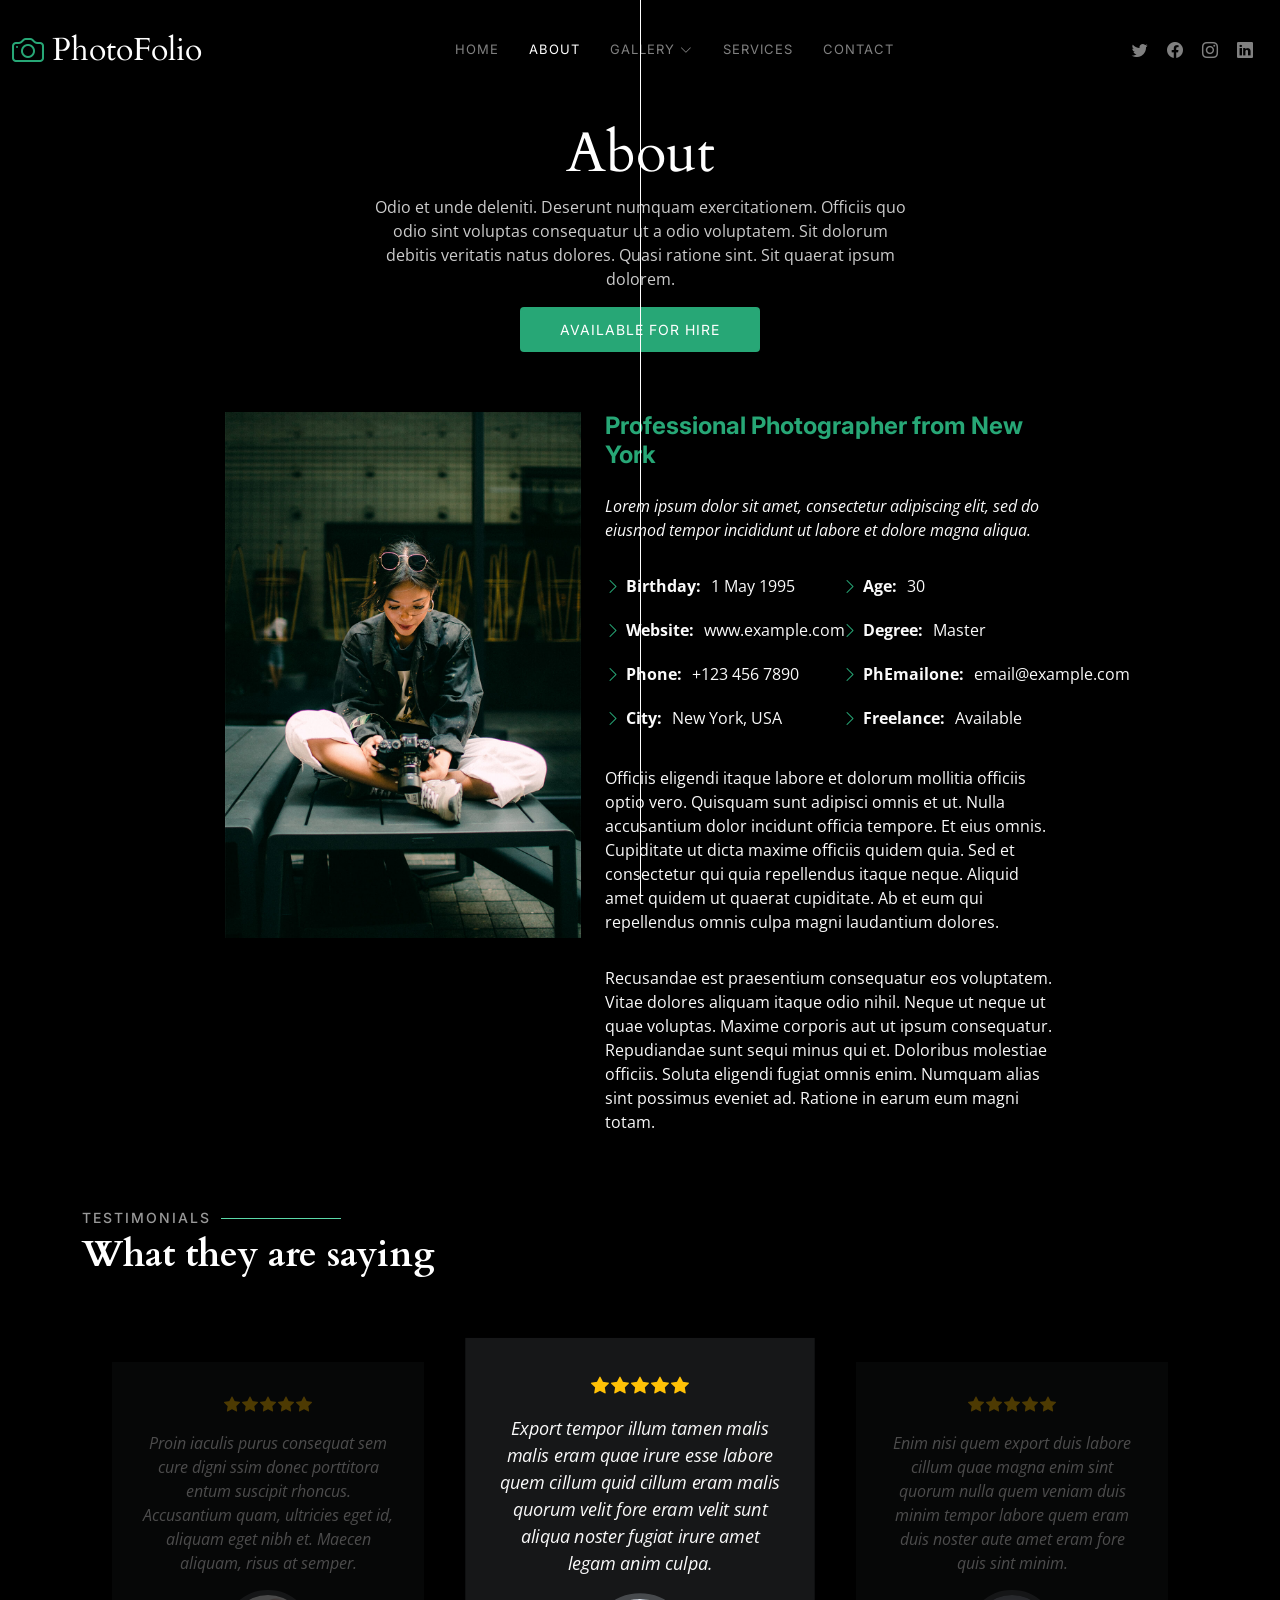
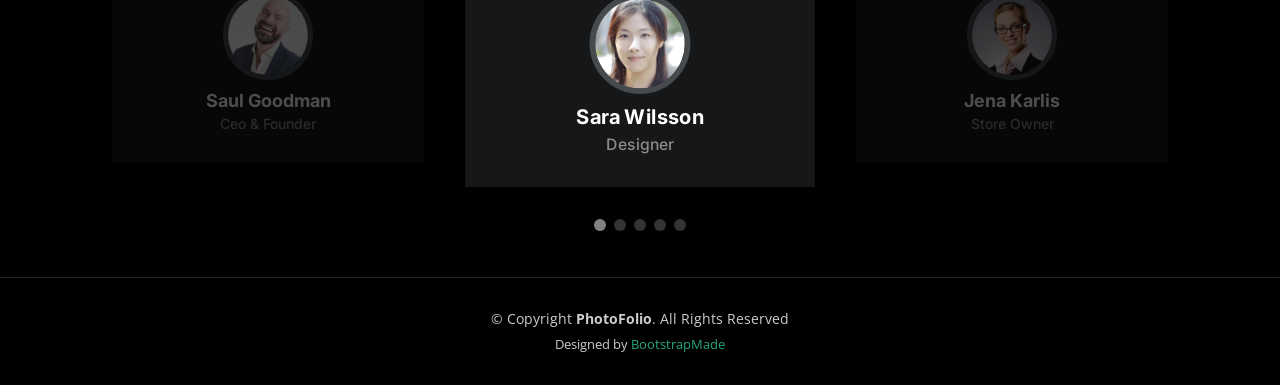
==== about.html @ 992a6759 "upload" ====
<!DOCTYPE html>
<html lang="en">

<head>
  <meta charset="utf-8">
  <meta content="width=device-width, initial-scale=1.0" name="viewport">

  <title>PhotoFolio Bootstrap Template - About</title>
  <meta content="" name="description">
  <meta content="" name="keywords">

  <!-- Favicons -->
  <link href="assets/img/favicon.png" rel="icon">
  <link href="assets/img/apple-touch-icon.png" rel="apple-touch-icon">

  <!-- Google Fonts -->
  <link rel="preconnect" href="https://fonts.googleapis.com">
  <link rel="preconnect" href="https://fonts.gstatic.com" crossorigin>
  <link href="https://fonts.googleapis.com/css2?family=Open+Sans:ital,wght@0,300;0,400;0,500;0,600;0,700;1,300;1,400;1,600;1,700&family=Inter:ital,wght@0,300;0,400;0,500;0,600;0,700;1,300;1,400;1,500;1,600;1,700&family=Cardo:ital,wght@0,400;0,700;1,400&display=swap" rel="stylesheet">

  <!-- Vendor CSS Files -->
  <link href="assets/vendor/bootstrap/css/bootstrap.min.css" rel="stylesheet">
  <link href="assets/vendor/bootstrap-icons/bootstrap-icons.css" rel="stylesheet">
  <link href="assets/vendor/swiper/swiper-bundle.min.css" rel="stylesheet">
  <link href="assets/vendor/glightbox/css/glightbox.min.css" rel="stylesheet">
  <link href="assets/vendor/aos/aos.css" rel="stylesheet">

  <!-- Template Main CSS File -->
  <link href="assets/css/main.css" rel="stylesheet">

  <!-- =======================================================
  * Template Name: PhotoFolio
  * Updated: Sep 18 2023 with Bootstrap v5.3.2
  * Template URL: https://bootstrapmade.com/photofolio-bootstrap-photography-website-template/
  * Author: BootstrapMade.com
  * License: https://bootstrapmade.com/license/
  ======================================================== -->
</head>

<body>

  <!-- ======= Header ======= -->
  <header id="header" class="header d-flex align-items-center fixed-top">
    <div class="container-fluid d-flex align-items-center justify-content-between">

      <a href="index.html" class="logo d-flex align-items-center  me-auto me-lg-0">
        <!-- Uncomment the line below if you also wish to use an image logo -->
        <!-- <img src="assets/img/logo.png" alt=""> -->
        <i class="bi bi-camera"></i>
        <h1>PhotoFolio</h1>
      </a>

      <nav id="navbar" class="navbar">
        <ul>
          <li><a href="index.html">Home</a></li>
          <li><a href="about.html" class="active">About</a></li>
          <li class="dropdown"><a href="#"><span>Gallery</span> <i class="bi bi-chevron-down dropdown-indicator"></i></a>
            <ul>
              <li><a href="gallery.html">Nature</a></li>
              <li><a href="gallery.html">People</a></li>
              <li><a href="gallery.html">Architecture</a></li>
              <li><a href="gallery.html">Animals</a></li>
              <li><a href="gallery.html">Sports</a></li>
              <li><a href="gallery.html">Travel</a></li>
              <li class="dropdown"><a href="#"><span>Sub Menu</span> <i class="bi bi-chevron-down dropdown-indicator"></i></a>
                <ul>
                  <li><a href="#">Sub Menu 1</a></li>
                  <li><a href="#">Sub Menu 2</a></li>
                  <li><a href="#">Sub Menu 3</a></li>
                </ul>
              </li>
            </ul>
          </li>
          <li><a href="services.html">Services</a></li>
          <li><a href="contact.html">Contact</a></li>
        </ul>
      </nav><!-- .navbar -->

      <div class="header-social-links">
        <a href="#" class="twitter"><i class="bi bi-twitter"></i></a>
        <a href="#" class="facebook"><i class="bi bi-facebook"></i></a>
        <a href="#" class="instagram"><i class="bi bi-instagram"></i></a>
        <a href="#" class="linkedin"><i class="bi bi-linkedin"></i></i></a>
      </div>
      <i class="mobile-nav-toggle mobile-nav-show bi bi-list"></i>
      <i class="mobile-nav-toggle mobile-nav-hide d-none bi bi-x"></i>

    </div>
  </header><!-- End Header -->

  <main id="main" data-aos="fade" data-aos-delay="1500">

    <!-- ======= End Page Header ======= -->
    <div class="page-header d-flex align-items-center">
      <div class="container position-relative">
        <div class="row d-flex justify-content-center">
          <div class="col-lg-6 text-center">
            <h2>About</h2>
            <p>Odio et unde deleniti. Deserunt numquam exercitationem. Officiis quo odio sint voluptas consequatur ut a odio voluptatem. Sit dolorum debitis veritatis natus dolores. Quasi ratione sint. Sit quaerat ipsum dolorem.</p>

            <a class="cta-btn" href="contact.html">Available for hire</a>

          </div>
        </div>
      </div>
    </div><!-- End Page Header -->

    <!-- ======= About Section ======= -->
    <section id="about" class="about">
      <div class="container">

        <div class="row gy-4 justify-content-center">
          <div class="col-lg-4">
            <img src="assets/img/profile-img.jpg" class="img-fluid" alt="">
          </div>
          <div class="col-lg-5 content">
            <h2>Professional Photographer from New York</h2>
            <p class="fst-italic py-3">
              Lorem ipsum dolor sit amet, consectetur adipiscing elit, sed do eiusmod tempor incididunt ut labore et dolore
              magna aliqua.
            </p>
            <div class="row">
              <div class="col-lg-6">
                <ul>
                  <li><i class="bi bi-chevron-right"></i> <strong>Birthday:</strong> <span>1 May 1995</span></li>
                  <li><i class="bi bi-chevron-right"></i> <strong>Website:</strong> <span>www.example.com</span></li>
                  <li><i class="bi bi-chevron-right"></i> <strong>Phone:</strong> <span>+123 456 7890</span></li>
                  <li><i class="bi bi-chevron-right"></i> <strong>City:</strong> <span>New York, USA</span></li>
                </ul>
              </div>
              <div class="col-lg-6">
                <ul>
                  <li><i class="bi bi-chevron-right"></i> <strong>Age:</strong> <span>30</span></li>
                  <li><i class="bi bi-chevron-right"></i> <strong>Degree:</strong> <span>Master</span></li>
                  <li><i class="bi bi-chevron-right"></i> <strong>PhEmailone:</strong> <span>email@example.com</span></li>
                  <li><i class="bi bi-chevron-right"></i> <strong>Freelance:</strong> <span>Available</span></li>
                </ul>
              </div>
            </div>
            <p class="py-3">
              Officiis eligendi itaque labore et dolorum mollitia officiis optio vero. Quisquam sunt adipisci omnis et ut. Nulla accusantium dolor incidunt officia tempore. Et eius omnis.
              Cupiditate ut dicta maxime officiis quidem quia. Sed et consectetur qui quia repellendus itaque neque. Aliquid amet quidem ut quaerat cupiditate. Ab et eum qui repellendus omnis culpa magni laudantium dolores.
            </p>
            <p class="m-0">
              Recusandae est praesentium consequatur eos voluptatem. Vitae dolores aliquam itaque odio nihil. Neque ut neque ut quae voluptas. Maxime corporis aut ut ipsum consequatur. Repudiandae sunt sequi minus qui et. Doloribus molestiae officiis.
              Soluta eligendi fugiat omnis enim. Numquam alias sint possimus eveniet ad. Ratione in earum eum magni totam.
            </p>
          </div>
        </div>

      </div>
    </section><!-- End About Section -->

    <!-- ======= Testimonials Section ======= -->
    <section id="testimonials" class="testimonials">
      <div class="container">

        <div class="section-header">
          <h2>Testimonials</h2>
          <p>What they are saying</p>
        </div>

        <div class="slides-3 swiper">
          <div class="swiper-wrapper">

            <div class="swiper-slide">
              <div class="testimonial-item">
                <div class="stars">
                  <i class="bi bi-star-fill"></i><i class="bi bi-star-fill"></i><i class="bi bi-star-fill"></i><i class="bi bi-star-fill"></i><i class="bi bi-star-fill"></i>
                </div>
                <p>
                  Proin iaculis purus consequat sem cure digni ssim donec porttitora entum suscipit rhoncus. Accusantium quam, ultricies eget id, aliquam eget nibh et. Maecen aliquam, risus at semper.
                </p>
                <div class="profile mt-auto">
                  <img src="assets/img/testimonials/testimonials-1.jpg" class="testimonial-img" alt="">
                  <h3>Saul Goodman</h3>
                  <h4>Ceo &amp; Founder</h4>
                </div>
              </div>
            </div><!-- End testimonial item -->

            <div class="swiper-slide">
              <div class="testimonial-item">
                <div class="stars">
                  <i class="bi bi-star-fill"></i><i class="bi bi-star-fill"></i><i class="bi bi-star-fill"></i><i class="bi bi-star-fill"></i><i class="bi bi-star-fill"></i>
                </div>
                <p>
                  Export tempor illum tamen malis malis eram quae irure esse labore quem cillum quid cillum eram malis quorum velit fore eram velit sunt aliqua noster fugiat irure amet legam anim culpa.
                </p>
                <div class="profile mt-auto">
                  <img src="assets/img/testimonials/testimonials-2.jpg" class="testimonial-img" alt="">
                  <h3>Sara Wilsson</h3>
                  <h4>Designer</h4>
                </div>
              </div>
            </div><!-- End testimonial item -->

            <div class="swiper-slide">
              <div class="testimonial-item">
                <div class="stars">
                  <i class="bi bi-star-fill"></i><i class="bi bi-star-fill"></i><i class="bi bi-star-fill"></i><i class="bi bi-star-fill"></i><i class="bi bi-star-fill"></i>
                </div>
                <p>
                  Enim nisi quem export duis labore cillum quae magna enim sint quorum nulla quem veniam duis minim tempor labore quem eram duis noster aute amet eram fore quis sint minim.
                </p>
                <div class="profile mt-auto">
                  <img src="assets/img/testimonials/testimonials-3.jpg" class="testimonial-img" alt="">
                  <h3>Jena Karlis</h3>
                  <h4>Store Owner</h4>
                </div>
              </div>
            </div><!-- End testimonial item -->

            <div class="swiper-slide">
              <div class="testimonial-item">
                <div class="stars">
                  <i class="bi bi-star-fill"></i><i class="bi bi-star-fill"></i><i class="bi bi-star-fill"></i><i class="bi bi-star-fill"></i><i class="bi bi-star-fill"></i>
                </div>
                <p>
                  Fugiat enim eram quae cillum dolore dolor amet nulla culpa multos export minim fugiat minim velit minim dolor enim duis veniam ipsum anim magna sunt elit fore quem dolore labore illum veniam.
                </p>
                <div class="profile mt-auto">
                  <img src="assets/img/testimonials/testimonials-4.jpg" class="testimonial-img" alt="">
                  <h3>Matt Brandon</h3>
                  <h4>Freelancer</h4>
                </div>
              </div>
            </div><!-- End testimonial item -->

            <div class="swiper-slide">
              <div class="testimonial-item">
                <div class="stars">
                  <i class="bi bi-star-fill"></i><i class="bi bi-star-fill"></i><i class="bi bi-star-fill"></i><i class="bi bi-star-fill"></i><i class="bi bi-star-fill"></i>
                </div>
                <p>
                  Quis quorum aliqua sint quem legam fore sunt eram irure aliqua veniam tempor noster veniam enim culpa labore duis sunt culpa nulla illum cillum fugiat legam esse veniam culpa fore nisi cillum quid.
                </p>
                <div class="profile mt-auto">
                  <img src="assets/img/testimonials/testimonials-5.jpg" class="testimonial-img" alt="">
                  <h3>John Larson</h3>
                  <h4>Entrepreneur</h4>
                </div>
              </div>
            </div><!-- End testimonial item -->

          </div>
          <div class="swiper-pagination"></div>
        </div>

      </div>
    </section><!-- End Testimonials Section -->

  </main><!-- End #main -->

  <!-- ======= Footer ======= -->
  <footer id="footer" class="footer">
    <div class="container">
      <div class="copyright">
        &copy; Copyright <strong><span>PhotoFolio</span></strong>. All Rights Reserved
      </div>
      <div class="credits">
        <!-- All the links in the footer should remain intact. -->
        <!-- You can delete the links only if you purchased the pro version. -->
        <!-- Licensing information: https://bootstrapmade.com/license/ -->
        <!-- Purchase the pro version with working PHP/AJAX contact form: https://bootstrapmade.com/photofolio-bootstrap-photography-website-template/ -->
        Designed by <a href="https://bootstrapmade.com/">BootstrapMade</a>
      </div>
    </div>
  </footer><!-- End Footer -->

  <a href="#" class="scroll-top d-flex align-items-center justify-content-center"><i class="bi bi-arrow-up-short"></i></a>

  <div id="preloader">
    <div class="line"></div>
  </div>

  <!-- Vendor JS Files -->
  <script src="assets/vendor/bootstrap/js/bootstrap.bundle.min.js"></script>
  <script src="assets/vendor/swiper/swiper-bundle.min.js"></script>
  <script src="assets/vendor/glightbox/js/glightbox.min.js"></script>
  <script src="assets/vendor/aos/aos.js"></script>
  <script src="assets/vendor/php-email-form/validate.js"></script>

  <!-- Template Main JS File -->
  <script src="assets/js/main.js"></script>

</body>

</html>
---- assets/css/main.css ----
/**
* Template Name: PhotoFolio
* Updated: Sep 18 2023 with Bootstrap v5.3.2
* Template URL: https://bootstrapmade.com/photofolio-bootstrap-photography-website-template/
* Author: BootstrapMade.com
* License: https://bootstrapmade.com/license/
*/

/*--------------------------------------------------------------
# Set main reusable colors and fonts using CSS variables
# Learn more about CSS variables at https://developer.mozilla.org/en-US/docs/Web/CSS/Using_CSS_custom_properties
--------------------------------------------------------------*/
/* Fonts */
:root {
  --font-default: "Open Sans", system-ui, -apple-system, "Segoe UI", Roboto, "Helvetica Neue", Arial, "Noto Sans", "Liberation Sans", sans-serif, "Apple Color Emoji", "Segoe UI Emoji", "Segoe UI Symbol", "Noto Color Emoji";
  --font-primary: "Inter", sans-serif;
  --font-secondary: "Cardo", sans-serif;
}

/* Colors */
:root {
  --color-default: #fafafa;
  --color-primary: #27a776;
  --color-secondary: #161718;
}

/* Smooth scroll behavior */
:root {
  scroll-behavior: smooth;
}

/*--------------------------------------------------------------
# General
--------------------------------------------------------------*/
body {
  font-family: var(--font-default);
  color: var(--color-default);
  background-color: #000;
}

a {
  color: var(--color-primary);
  text-decoration: none;
}

a:hover {
  color: #32cf93;
  text-decoration: none;
}

h1,
h2,
h3,
h4,
h5,
h6 {
  font-family: var(--font-primary);
}

/*--------------------------------------------------------------
# Sections & Section Header
--------------------------------------------------------------*/
.section-header {
  padding-bottom: 40px;
}

.section-header h2 {
  font-size: 14px;
  font-weight: 500;
  padding: 0;
  line-height: 1px;
  margin: 0 0 5px 0;
  letter-spacing: 2px;
  text-transform: uppercase;
  color: rgba(255, 255, 255, 0.6);
  font-family: var(--font-primary);
}

.section-header h2::after {
  content: "";
  width: 120px;
  height: 1px;
  display: inline-block;
  background: #5bd9a9;
  margin: 4px 10px;
}

.section-header p {
  margin: 0;
  margin: 0;
  font-size: 36px;
  font-weight: 700;
  font-family: var(--font-secondary);
  color: #fff;
}

/*--------------------------------------------------------------
# Page Header
--------------------------------------------------------------*/
.page-header {
  padding: 120px 0 60px 0;
  min-height: 30vh;
  position: relative;
}

.page-header h2 {
  font-size: 56px;
  font-weight: 500;
  color: #fff;
  font-family: var(--font-secondary);
}

@media (max-width: 768px) {
  .page-header h2 {
    font-size: 36px;
  }
}

.page-header p {
  color: rgba(255, 255, 255, 0.8);
}

.page-header .cta-btn {
  font-family: var(--font-primary);
  font-weight: 400;
  font-size: 14px;
  display: inline-block;
  padding: 12px 40px;
  border-radius: 4px;
  letter-spacing: 1px;
  text-transform: uppercase;
  transition: 0.3s;
  color: #fff;
  background: var(--color-primary);
}

.page-header .cta-btn:hover {
  background: #2cbc85;
}

/*--------------------------------------------------------------
# Scroll top button
--------------------------------------------------------------*/
.scroll-top {
  position: fixed;
  visibility: hidden;
  opacity: 0;
  right: 15px;
  bottom: -15px;
  z-index: 99999;
  background: var(--color-primary);
  width: 44px;
  height: 44px;
  border-radius: 50px;
  transition: all 0.4s;
}

.scroll-top i {
  font-size: 24px;
  color: #fff;
  line-height: 0;
}

.scroll-top:hover {
  background: rgba(39, 167, 118, 0.8);
  color: #fff;
}

.scroll-top.active {
  visibility: visible;
  opacity: 1;
  bottom: 15px;
}

/*--------------------------------------------------------------
# Preloader
--------------------------------------------------------------*/
#preloader {
  display: flex;
  position: fixed;
  inset: 0;
  width: 100%;
  height: 100vh;
  z-index: 99999;
}

#preloader:before,
#preloader:after {
  content: "";
  background-color: var(--color-secondary);
  position: absolute;
  inset: 0;
  width: 50%;
  height: 100%;
  transition: all 0.3s ease 0s;
  z-index: -1;
}

#preloader:after {
  left: auto;
  right: 0;
}

#preloader .line {
  position: relative;
  overflow: hidden;
  margin: auto;
  width: 1px;
  height: 280px;
  transition: all 0.8s ease 0s;
}

#preloader .line:before {
  content: "";
  position: absolute;
  background-color: #fff;
  left: 0;
  top: 50%;
  width: 1px;
  height: 0%;
  transform: translateY(-50%);
  animation: lineincrease 1000ms ease-in-out 0s forwards;
}

#preloader .line:after {
  content: "";
  position: absolute;
  background-color: #999;
  left: 0;
  top: 0;
  width: 1px;
  height: 100%;
  transform: translateY(-100%);
  animation: linemove 1200ms linear 0s infinite;
  animation-delay: 2000ms;
}

#preloader.loaded .line {
  opacity: 0;
  height: 100% !important;
}

#preloader.loaded .line:after {
  opacity: 0;
}

#preloader.loaded:before,
#preloader.loaded:after {
  animation: preloaderfinish 300ms ease-in-out 500ms forwards;
}

@keyframes lineincrease {
  0% {
    height: 0%;
  }

  100% {
    height: 100%;
  }
}

@keyframes linemove {
  0% {
    transform: translateY(200%);
  }

  100% {
    transform: translateY(-100%);
  }
}

@keyframes preloaderfinish {
  0% {
    width: 5 0%;
  }

  100% {
    width: 0%;
  }
}

/*--------------------------------------------------------------
# Header
--------------------------------------------------------------*/
.header {
  transition: all 0.5s;
  z-index: 997;
  padding: 30px 0;
  background-color: #000;
}

.header .logo {
  transition: 0.3s;
}

.header .logo img {
  max-height: 40px;
  margin-right: 8px;
}

.header .logo h1 {
  font-size: 32px;
  margin: 0;
  font-weight: 400;
  color: #fff;
  font-family: var(--font-secondary);
}

.header .logo i {
  font-size: 32px;
  margin-right: 8px;
  line-height: 0;
}

@media (max-width: 575px) {
  .header .logo h1 {
    font-size: 26px;
  }

  .header .logo i {
    font-size: 24px;
  }
}

.header .header-social-links {
  padding-right: 15px;
}

.header .header-social-links a {
  color: rgba(255, 255, 255, 0.5);
  padding-left: 15px;
  display: inline-block;
  line-height: 0px;
  transition: 0.3s;
  font-size: 16px;
}

.header .header-social-links a:hover {
  color: #fff;
}

@media (max-width: 575px) {
  .header .header-social-links a {
    padding-left: 5px;
  }
}

/*--------------------------------------------------------------
# Desktop Navigation
--------------------------------------------------------------*/
@media (min-width: 1280px) {
  .navbar {
    padding: 0;
  }

  .navbar ul {
    margin: 0;
    padding: 0;
    display: flex;
    list-style: none;
    align-items: center;
  }

  .navbar li {
    position: relative;
  }

  .navbar a,
  .navbar a:focus {
    display: flex;
    align-items: center;
    justify-content: space-between;
    padding: 10px 0 10px 30px;
    font-family: var(--font-primary);
    text-transform: uppercase;
    letter-spacing: 1px;
    font-size: 13px;
    font-weight: 400;
    color: rgba(255, 255, 255, 0.5);
    white-space: nowrap;
    transition: 0.3s;
  }

  .navbar a i,
  .navbar a:focus i {
    font-size: 12px;
    line-height: 0;
    margin-left: 5px;
  }

  .navbar a:hover,
  .navbar .active,
  .navbar .active:focus,
  .navbar li:hover>a {
    color: #fff;
  }

  .navbar .dropdown ul {
    display: block;
    position: absolute;
    left: 14px;
    top: calc(100% + 30px);
    margin: 0;
    padding: 10px 0;
    z-index: 99;
    opacity: 0;
    visibility: hidden;
    background: var(--color-secondary);
    transition: 0.3s;
    border-radius: 4px;
  }

  .navbar .dropdown ul li {
    min-width: 200px;
  }

  .navbar .dropdown ul a {
    padding: 10px 20px;
    font-size: 15px;
    text-transform: none;
    font-weight: 400;
  }

  .navbar .dropdown ul a i {
    font-size: 12px;
  }

  .navbar .dropdown ul a:hover,
  .navbar .dropdown ul .active:hover,
  .navbar .dropdown ul li:hover>a {
    color: #fff;
  }

  .navbar .dropdown:hover>ul {
    opacity: 1;
    top: 100%;
    visibility: visible;
  }

  .navbar .dropdown .dropdown ul {
    top: 0;
    left: calc(100% - 30px);
    visibility: hidden;
  }

  .navbar .dropdown .dropdown:hover>ul {
    opacity: 1;
    top: 0;
    left: 100%;
    visibility: visible;
  }
}

@media (min-width: 1280px) and (max-width: 1366px) {
  .navbar .dropdown .dropdown ul {
    left: -90%;
  }

  .navbar .dropdown .dropdown:hover>ul {
    left: -100%;
  }
}

@media (min-width: 1280px) {

  .mobile-nav-show,
  .mobile-nav-hide {
    display: none;
  }
}

/*--------------------------------------------------------------
# Mobile Navigation
--------------------------------------------------------------*/
@media (max-width: 1279px) {
  .navbar {
    position: fixed;
    top: 0;
    right: -100%;
    width: 100%;
    max-width: 400px;
    bottom: 0;
    transition: 0.3s;
    z-index: 9997;
  }

  .navbar ul {
    position: absolute;
    inset: 0;
    padding: 50px 0 10px 0;
    margin: 0;
    background: rgba(0, 0, 0, 0.9);
    overflow-y: auto;
    transition: 0.3s;
    z-index: 9998;
  }

  .navbar a,
  .navbar a:focus {
    display: flex;
    align-items: center;
    justify-content: space-between;
    padding: 10px 20px;
    font-family: var(--font-primary);
    font-size: 13px;
    text-transform: uppercase;
    font-weight: 400;
    color: rgba(255, 255, 255, 0.5);
    letter-spacing: 1px;
    white-space: nowrap;
    transition: 0.3s;
  }

  .navbar a i,
  .navbar a:focus i {
    font-size: 12px;
    line-height: 0;
    margin-left: 5px;
  }

  .navbar a:hover,
  .navbar .active,
  .navbar .active:focus,
  .navbar li:hover>a {
    color: #fff;
  }

  .navbar .dropdown ul,
  .navbar .dropdown .dropdown ul {
    position: static;
    display: none;
    padding: 10px 0;
    margin: 10px 20px;
    transition: all 0.5s ease-in-out;
    border: 1px solid black;
  }

  .navbar .dropdown>.dropdown-active,
  .navbar .dropdown .dropdown>.dropdown-active {
    display: block;
  }

  .mobile-nav-show {
    color: #fff;
    font-size: 28px;
    cursor: pointer;
    line-height: 0;
    transition: 0.5s;
    z-index: 9999;
    margin: 0 10px 0 10px;
  }

  .mobile-nav-hide {
    color: #fff;
    font-size: 32px;
    cursor: pointer;
    line-height: 0;
    transition: 0.5s;
    position: fixed;
    right: 20px;
    top: 20px;
    z-index: 9999;
  }

  .mobile-nav-active {
    overflow: hidden;
  }

  .mobile-nav-active .navbar {
    right: 0;
  }

  .mobile-nav-active .navbar:before {
    content: "";
    position: fixed;
    inset: 0;
    background: rgba(22, 23, 24, 0.8);
    z-index: 9996;
  }
}

/*--------------------------------------------------------------
# About Section
--------------------------------------------------------------*/
.about .content h2 {
  font-weight: 700;
  font-size: 24px;
  color: var(--color-primary);
}

.about .content ul {
  list-style: none;
  padding: 0;
}

.about .content ul li {
  margin-bottom: 20px;
  display: flex;
  align-items: center;
}

.about .content ul strong {
  margin-right: 10px;
}

.about .content ul i {
  font-size: 16px;
  margin-right: 5px;
  color: var(--color-primary);
  line-height: 0;
}

/*--------------------------------------------------------------
# Testimonials Section
--------------------------------------------------------------*/
.testimonials {
  margin-top: 80px;
}

.testimonials .testimonial-item {
  box-sizing: content-box;
  padding: 30px;
  margin: 40px 30px;
  background: var(--color-secondary);
  min-height: 320px;
  display: flex;
  flex-direction: column;
  text-align: center;
  transition: 0.3s;
}

.testimonials .testimonial-item .stars {
  margin-bottom: 15px;
}

.testimonials .testimonial-item .stars i {
  color: #ffc107;
  margin: 0 1px;
}

.testimonials .testimonial-item .testimonial-img {
  width: 90px;
  border-radius: 50%;
  border: 5px solid #474a4d;
  margin: 0 auto;
}

.testimonials .testimonial-item h3 {
  font-size: 18px;
  font-weight: bold;
  margin: 10px 0 5px 0;
  color: #fff;
}

.testimonials .testimonial-item h4 {
  font-size: 14px;
  color: rgba(255, 255, 255, 0.5);
  margin: 0;
}

.testimonials .testimonial-item p {
  font-style: italic;
  margin: 0 auto 15px auto;
}

.testimonials .swiper-pagination {
  margin-top: 20px;
  position: relative;
}

.testimonials .swiper-pagination .swiper-pagination-bullet {
  width: 12px;
  height: 12px;
  background-color: rgba(255, 255, 255, 0.2);
  opacity: 1;
}

.testimonials .swiper-pagination .swiper-pagination-bullet-active {
  background-color: rgba(255, 255, 255, 0.5);
}

.testimonials .swiper-slide {
  opacity: 0.3;
}

@media (max-width: 1199px) {
  .testimonials .swiper-slide-active {
    opacity: 1;
  }

  .testimonials .swiper-pagination {
    margin-top: 0;
  }

  .testimonials .testimonial-item {
    margin: 40px 20px;
  }
}

@media (min-width: 1200px) {
  .testimonials .swiper-slide-next {
    opacity: 1;
    transform: scale(1.12);
  }
}

/*--------------------------------------------------------------
# Pricing Section
--------------------------------------------------------------*/
.gallery {
  margin-top: 40px;
}

.gallery .gallery-item {
  position: relative;
  overflow: hidden;
  border-radius: 10px;
}

.gallery .gallery-item img {
  transition: 0.3s;
}

.gallery .gallery-links {
  position: absolute;
  inset: 0;
  opacity: 0;
  transition: all ease-in-out 0.3s;
  background: rgba(0, 0, 0, 0.6);
  z-index: 3;
}

.gallery .gallery-links .preview-link,
.gallery .gallery-links .details-link {
  font-size: 20px;
  color: rgba(255, 255, 255, 0.5);
  transition: 0.3s;
  line-height: 1.2;
  margin: 30px 8px 0 8px;
}

.gallery .gallery-links .preview-link:hover,
.gallery .gallery-links .details-link:hover {
  color: #fff;
}

.gallery .gallery-links .details-link {
  font-size: 30px;
  line-height: 0;
}

.gallery .gallery-item:hover .gallery-links {
  opacity: 1;
}

.gallery .gallery-item:hover .preview-link,
.gallery .gallery-item:hover .details-link {
  margin-top: 0;
}

.gallery .gallery-item:hover img {
  transform: scale(1.1);
}

.glightbox-clean .gslide-description {
  background: #222425;
}

.glightbox-clean .gslide-title {
  color: rgba(255, 255, 255, 0.8);
  margin: 0;
}

/*--------------------------------------------------------------
# Gallery Single Section
--------------------------------------------------------------*/
.gallery-single .portfolio-details-slider img {
  width: 100%;
}

.gallery-single .portfolio-details-slider .swiper-pagination .swiper-pagination-bullet {
  width: 12px;
  height: 12px;
  background-color: rgba(255, 255, 255, 0.7);
  opacity: 1;
}

.gallery-single .portfolio-details-slider .swiper-pagination .swiper-pagination-bullet-active {
  background-color: var(--color-primary);
}

.gallery-single .swiper-button-prev,
.gallery-single .swiper-button-next {
  width: 48px;
  height: 48px;
}

.gallery-single .swiper-button-prev:after,
.gallery-single .swiper-button-next:after {
  color: rgba(255, 255, 255, 0.8);
  background-color: rgba(0, 0, 0, 0.2);
  font-size: 24px;
  border-radius: 50%;
  width: 48px;
  height: 48px;
  display: flex;
  align-items: center;
  justify-content: center;
  transition: 0.3s;
}

.gallery-single .swiper-button-prev:hover:after,
.gallery-single .swiper-button-next:hover:after {
  background-color: rgba(0, 0, 0, 0.6);
}

@media (max-width: 575px) {

  .gallery-single .swiper-button-prev,
  .gallery-single .swiper-button-next {
    display: none;
  }
}

.gallery-single .portfolio-info h3 {
  font-size: 22px;
  font-weight: 700;
  margin-bottom: 20px;
  padding-bottom: 20px;
  position: relative;
  font-family: var(--font-secondary);
}

.gallery-single .portfolio-info h3:after {
  content: "";
  position: absolute;
  display: block;
  width: 50px;
  height: 3px;
  background: var(--color-primary);
  left: 0;
  bottom: 0;
}

.gallery-single .portfolio-info ul {
  list-style: none;
  padding: 0;
  font-size: 15px;
}

.gallery-single .portfolio-info ul li {
  display: flex;
  flex-direction: column;
  padding-bottom: 15px;
}

.gallery-single .portfolio-info ul strong {
  text-transform: uppercase;
  font-weight: 400;
  color: #6b7075;
  font-size: 14px;
}

.gallery-single .portfolio-info .btn-visit {
  padding: 8px 40px;
  background: var(--color-primary);
  color: #fff;
  border-radius: 50px;
  transition: 0.3s;
}

.gallery-single .portfolio-info .btn-visit:hover {
  background: #2cbc85;
}

.gallery-single .portfolio-description h2 {
  font-size: 26px;
  font-weight: 700;
  margin-bottom: 20px;
  color: #fff;
  font-family: var(--font-secondary);
}

.gallery-single .portfolio-description p {
  padding: 0;
}

.gallery-single .portfolio-description .testimonial-item {
  padding: 30px 30px 0 30px;
  position: relative;
  background: var(--color-secondary);
  height: 100%;
  margin-bottom: 50px;
}

.gallery-single .portfolio-description .testimonial-item .testimonial-img {
  width: 90px;
  border-radius: 50px;
  border: 6px solid #2e3133;
  float: left;
  margin: 0 10px 0 0;
}

.gallery-single .portfolio-description .testimonial-item h3 {
  font-size: 18px;
  font-weight: bold;
  margin: 15px 0 5px 0;
  padding-top: 20px;
}

.gallery-single .portfolio-description .testimonial-item h4 {
  font-size: 14px;
  color: rgba(255, 255, 255, 0.6);
  margin: 0;
}

.gallery-single .portfolio-description .testimonial-item .quote-icon-left,
.gallery-single .portfolio-description .testimonial-item .quote-icon-right {
  color: #5bd9a9;
  font-size: 26px;
  line-height: 0;
}

.gallery-single .portfolio-description .testimonial-item .quote-icon-left {
  display: inline-block;
  left: -5px;
  position: relative;
}

.gallery-single .portfolio-description .testimonial-item .quote-icon-right {
  display: inline-block;
  right: -5px;
  position: relative;
  top: 10px;
  transform: scale(-1, -1);
}

.gallery-single .portfolio-description .testimonial-item p {
  font-style: italic;
  margin: 0 0 15px 0 0 0;
  padding: 0;
}

/*--------------------------------------------------------------
# Services Section
--------------------------------------------------------------*/
.services .service-item {
  padding: 50px 30px;
  transition: all ease-in-out 0.4s;
  background: var(--color-secondary);
  height: 100%;
  overflow: hidden;
  z-index: 1;
}

.services .service-item:before {
  content: "";
  position: absolute;
  background: #1d1f20;
  top: -200px;
  transition: all 0.3s;
  z-index: -1;
}

.services .service-item i {
  background: var(--color-primary);
  color: #fff;
  font-size: 24px;
  transition: 0.3s;
  display: flex;
  align-items: center;
  justify-content: center;
  width: 56px;
  height: 56px;
  border-radius: 50%;
}

.services .service-item h4 {
  font-weight: 600;
  margin: 15px 0 0 0;
  transition: 0.3s;
  font-size: 20px;
}

.services .service-item h4 a {
  color: #fff;
}

.services .service-item p {
  line-height: 24px;
  font-size: 14px;
  margin: 15px 0 0 0;
}

.services .service-item:hover:before {
  background: var(--color-primary);
  right: 0;
  top: 0;
  width: 100%;
  height: 100%;
  border-radius: 0px;
}

.services .service-item:hover h4 a,
.services .service-item:hover p {
  color: #fff;
}

.services .service-item:hover i {
  background: #fff;
  color: var(--color-primary);
}

/*--------------------------------------------------------------
# Pricing Section
--------------------------------------------------------------*/
.pricing {
  margin-top: 80px;
}

.pricing .pricing-item {
  border-bottom: 1px dashed #474a4d;
  width: 100%;
  height: 100%;
  padding: 0 0 15px 0;
}

.pricing .pricing-item h3 {
  margin: 0;
  font-size: 18px;
  font-weight: 500;
  color: rgba(255, 255, 255, 0.6);
}

.pricing .pricing-item h4 {
  margin: 0;
  font-size: 16px;
}

/*--------------------------------------------------------------
# Contact Section
--------------------------------------------------------------*/
.contact .info-item+.info-item {
  margin-top: 40px;
}

.contact .info-item i {
  font-size: 20px;
  color: var(--color-primary);
  float: left;
  width: 44px;
  height: 44px;
  background: #222425;
  display: flex;
  justify-content: center;
  align-items: center;
  border-radius: 50px;
  transition: all 0.3s ease-in-out;
  margin-right: 15px;
}

.contact .info-item h4 {
  padding: 0;
  font-size: 20px;
  font-weight: 600;
  margin-bottom: 5px;
  color: rgba(255, 255, 255, 0.5);
}

.contact .info-item p {
  padding: 0;
  margin-bottom: 0;
  font-size: 14px;
  color: #fff;
}

.contact .info-item:hover i {
  background: var(--color-primary);
  color: #fff;
}

.contact .php-email-form {
  width: 100%;
}

.contact .php-email-form .form-group {
  padding-bottom: 8px;
}

.contact .php-email-form .error-message {
  display: none;
  color: #fff;
  background: #df1529;
  text-align: left;
  padding: 15px;
  font-weight: 600;
}

.contact .php-email-form .error-message br+br {
  margin-top: 25px;
}

.contact .php-email-form .sent-message {
  display: none;
  color: #fff;
  background: var(--color-primary);
  text-align: center;
  padding: 15px;
  font-weight: 600;
}

.contact .php-email-form .loading {
  display: none;
  background: var(--color-secondary);
  text-align: center;
  padding: 15px;
  color: rgba(255, 255, 255, 0.6);
}

.contact .php-email-form .loading:before {
  content: "";
  display: inline-block;
  border-radius: 50%;
  width: 24px;
  height: 24px;
  margin: 0 10px -6px 0;
  border: 3px solid var(--color-primary);
  border-top-color: var(--color-secondary);
  animation: animate-loading 1s linear infinite;
}

.contact .php-email-form input,
.contact .php-email-form textarea {
  border-radius: 4px;
  box-shadow: none;
  font-size: 14px;
  background-color: var(--color-secondary);
  border: 1px solid #2e3133;
  color: #fff;
}

.contact .php-email-form input {
  height: 44px;
}

.contact .php-email-form textarea {
  padding: 10px 12px;
}

.contact .php-email-form button[type=submit] {
  background: var(--color-primary);
  border: 0;
  padding: 10px 35px;
  color: #fff;
  transition: 0.4s;
  border-radius: 4px;
}

.contact .php-email-form button[type=submit]:hover {
  background: rgba(39, 167, 118, 0.8);
}

@keyframes animate-loading {
  0% {
    transform: rotate(0deg);
  }

  100% {
    transform: rotate(360deg);
  }
}

/*--------------------------------------------------------------
# Hero Section
--------------------------------------------------------------*/
.hero {
  width: 100%;
  min-height: 30vh;
  background: #000;
  background-size: cover;
  position: relative;
  padding: 140px 0 60px 0;
}

.hero h2 {
  margin: 0 0 10px 0;
  font-size: 38px;
  font-weight: 700;
  color: #fff;
  font-family: var(--font-secondary);
}

.hero h2 span {
  position: relative;
  z-index: 1;
  padding: 0 5px;
  display: inline-block;
}

.hero h2 span:before {
  content: "";
  position: absolute;
  height: 50%;
  bottom: 0;
  left: 0;
  right: 0;
  background: var(--color-primary);
  z-index: -1;
}

.hero p {
  color: rgba(255, 255, 255, 0.6);
  margin-bottom: 30px;
  font-size: 18px;
}

.hero .btn-get-started {
  font-family: var(--font-primary);
  font-weight: 400;
  font-size: 14px;
  display: inline-block;
  padding: 12px 40px;
  border-radius: 4px;
  letter-spacing: 1px;
  text-transform: uppercase;
  transition: 0.3s;
  color: #fff;
  background: var(--color-primary);
}

.hero .btn-get-started:hover {
  background: #2cbc85;
}

@media (max-width: 768px) {
  .hero h2 {
    font-size: 32px;
  }
}

/*--------------------------------------------------------------
# Footer
--------------------------------------------------------------*/
.footer {
  margin-top: 30px;
  padding: 30px 0;
  font-size: 14px;
  border-top: 1px solid rgba(255, 255, 255, 0.15);
}

.footer .copyright {
  text-align: center;
  color: rgba(255, 255, 255, 0.8);
}

.footer .credits {
  padding-top: 6px;
  text-align: center;
  font-size: 13px;
  color: rgba(255, 255, 255, 0.8);
}

.footer .credits a {
  color: var(--color-primary);
}
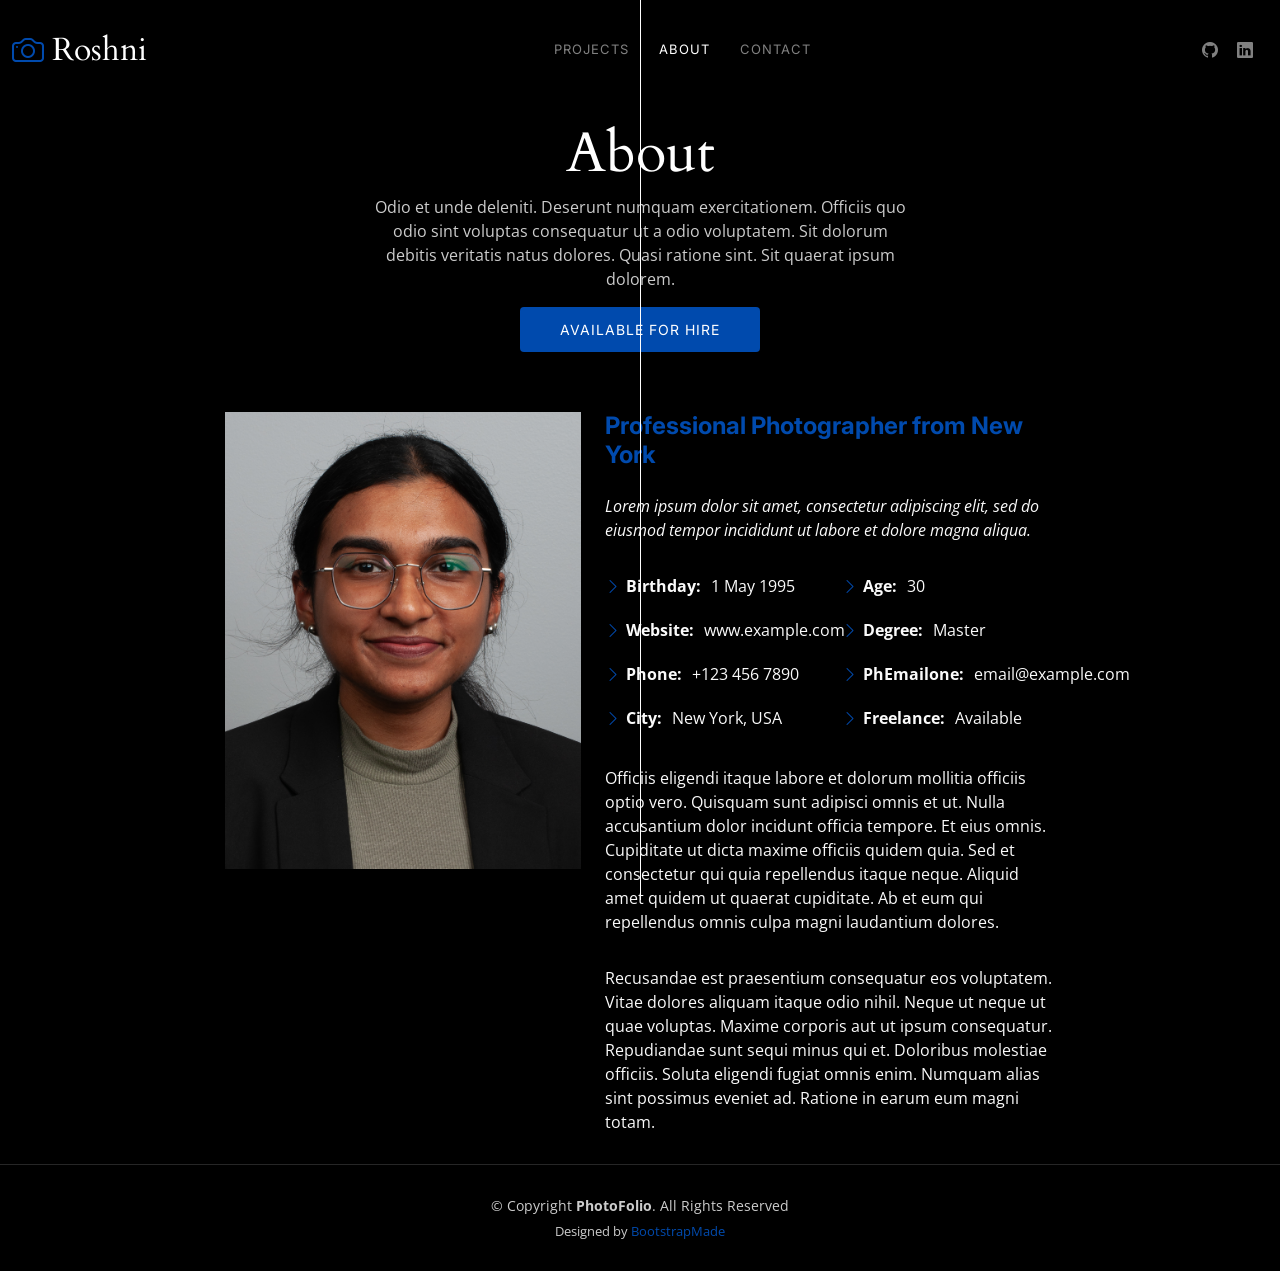
==== commit cf3d6699: "updates" ====
--- a/about.html
+++ b/about.html
@@ -5,7 +5,7 @@
   <meta charset="utf-8">
   <meta content="width=device-width, initial-scale=1.0" name="viewport">
 
-  <title>PhotoFolio Bootstrap Template - About</title>
+  <title>About</title>
   <meta content="" name="description">
   <meta content="" name="keywords">
 
@@ -47,40 +47,22 @@
         <!-- Uncomment the line below if you also wish to use an image logo -->
         <!-- <img src="assets/img/logo.png" alt=""> -->
         <i class="bi bi-camera"></i>
-        <h1>PhotoFolio</h1>
+        <h1>Roshni </h1>
       </a>
 
       <nav id="navbar" class="navbar">
         <ul>
-          <li><a href="index.html">Home</a></li>
-          <li><a href="about.html" class="active">About</a></li>
-          <li class="dropdown"><a href="#"><span>Gallery</span> <i class="bi bi-chevron-down dropdown-indicator"></i></a>
-            <ul>
-              <li><a href="gallery.html">Nature</a></li>
-              <li><a href="gallery.html">People</a></li>
-              <li><a href="gallery.html">Architecture</a></li>
-              <li><a href="gallery.html">Animals</a></li>
-              <li><a href="gallery.html">Sports</a></li>
-              <li><a href="gallery.html">Travel</a></li>
-              <li class="dropdown"><a href="#"><span>Sub Menu</span> <i class="bi bi-chevron-down dropdown-indicator"></i></a>
-                <ul>
-                  <li><a href="#">Sub Menu 1</a></li>
-                  <li><a href="#">Sub Menu 2</a></li>
-                  <li><a href="#">Sub Menu 3</a></li>
-                </ul>
-              </li>
-            </ul>
-          </li>
-          <li><a href="services.html">Services</a></li>
+          <li><a href="index.html">Projects</a></li>
+          <li><a href="about.html"  class="active">About</a></li>
           <li><a href="contact.html">Contact</a></li>
         </ul>
       </nav><!-- .navbar -->
 
       <div class="header-social-links">
-        <a href="#" class="twitter"><i class="bi bi-twitter"></i></a>
-        <a href="#" class="facebook"><i class="bi bi-facebook"></i></a>
-        <a href="#" class="instagram"><i class="bi bi-instagram"></i></a>
-        <a href="#" class="linkedin"><i class="bi bi-linkedin"></i></i></a>
+        <a href="https://github.com/Roshni-Bala" class="github"><i class="bi bi-github"></i></a>
+        <!-- <a href="#" class="facebook"><i class="bi bi-facebook"></i></a>
+        <a href="#" class="instagram"><i class="bi bi-instagram"></i></a> -->
+        <a href="https://www.linkedin.com/in/roshni-balasubramanian/" class="linkedin"><i class="bi bi-linkedin"></i></i></a>
       </div>
       <i class="mobile-nav-toggle mobile-nav-show bi bi-list"></i>
       <i class="mobile-nav-toggle mobile-nav-hide d-none bi bi-x"></i>
@@ -111,7 +93,7 @@
 
         <div class="row gy-4 justify-content-center">
           <div class="col-lg-4">
-            <img src="assets/img/profile-img.jpg" class="img-fluid" alt="">
+            <img src="assets/img/rb470_image.jpg" class="img-fluid" alt="">
           </div>
           <div class="col-lg-5 content">
             <h2>Professional Photographer from New York</h2>
@@ -151,105 +133,6 @@
       </div>
     </section><!-- End About Section -->
 
-    <!-- ======= Testimonials Section ======= -->
-    <section id="testimonials" class="testimonials">
-      <div class="container">
-
-        <div class="section-header">
-          <h2>Testimonials</h2>
-          <p>What they are saying</p>
-        </div>
-
-        <div class="slides-3 swiper">
-          <div class="swiper-wrapper">
-
-            <div class="swiper-slide">
-              <div class="testimonial-item">
-                <div class="stars">
-                  <i class="bi bi-star-fill"></i><i class="bi bi-star-fill"></i><i class="bi bi-star-fill"></i><i class="bi bi-star-fill"></i><i class="bi bi-star-fill"></i>
-                </div>
-                <p>
-                  Proin iaculis purus consequat sem cure digni ssim donec porttitora entum suscipit rhoncus. Accusantium quam, ultricies eget id, aliquam eget nibh et. Maecen aliquam, risus at semper.
-                </p>
-                <div class="profile mt-auto">
-                  <img src="assets/img/testimonials/testimonials-1.jpg" class="testimonial-img" alt="">
-                  <h3>Saul Goodman</h3>
-                  <h4>Ceo &amp; Founder</h4>
-                </div>
-              </div>
-            </div><!-- End testimonial item -->
-
-            <div class="swiper-slide">
-              <div class="testimonial-item">
-                <div class="stars">
-                  <i class="bi bi-star-fill"></i><i class="bi bi-star-fill"></i><i class="bi bi-star-fill"></i><i class="bi bi-star-fill"></i><i class="bi bi-star-fill"></i>
-                </div>
-                <p>
-                  Export tempor illum tamen malis malis eram quae irure esse labore quem cillum quid cillum eram malis quorum velit fore eram velit sunt aliqua noster fugiat irure amet legam anim culpa.
-                </p>
-                <div class="profile mt-auto">
-                  <img src="assets/img/testimonials/testimonials-2.jpg" class="testimonial-img" alt="">
-                  <h3>Sara Wilsson</h3>
-                  <h4>Designer</h4>
-                </div>
-              </div>
-            </div><!-- End testimonial item -->
-
-            <div class="swiper-slide">
-              <div class="testimonial-item">
-                <div class="stars">
-                  <i class="bi bi-star-fill"></i><i class="bi bi-star-fill"></i><i class="bi bi-star-fill"></i><i class="bi bi-star-fill"></i><i class="bi bi-star-fill"></i>
-                </div>
-                <p>
-                  Enim nisi quem export duis labore cillum quae magna enim sint quorum nulla quem veniam duis minim tempor labore quem eram duis noster aute amet eram fore quis sint minim.
-                </p>
-                <div class="profile mt-auto">
-                  <img src="assets/img/testimonials/testimonials-3.jpg" class="testimonial-img" alt="">
-                  <h3>Jena Karlis</h3>
-                  <h4>Store Owner</h4>
-                </div>
-              </div>
-            </div><!-- End testimonial item -->
-
-            <div class="swiper-slide">
-              <div class="testimonial-item">
-                <div class="stars">
-                  <i class="bi bi-star-fill"></i><i class="bi bi-star-fill"></i><i class="bi bi-star-fill"></i><i class="bi bi-star-fill"></i><i class="bi bi-star-fill"></i>
-                </div>
-                <p>
-                  Fugiat enim eram quae cillum dolore dolor amet nulla culpa multos export minim fugiat minim velit minim dolor enim duis veniam ipsum anim magna sunt elit fore quem dolore labore illum veniam.
-                </p>
-                <div class="profile mt-auto">
-                  <img src="assets/img/testimonials/testimonials-4.jpg" class="testimonial-img" alt="">
-                  <h3>Matt Brandon</h3>
-                  <h4>Freelancer</h4>
-                </div>
-              </div>
-            </div><!-- End testimonial item -->
-
-            <div class="swiper-slide">
-              <div class="testimonial-item">
-                <div class="stars">
-                  <i class="bi bi-star-fill"></i><i class="bi bi-star-fill"></i><i class="bi bi-star-fill"></i><i class="bi bi-star-fill"></i><i class="bi bi-star-fill"></i>
-                </div>
-                <p>
-                  Quis quorum aliqua sint quem legam fore sunt eram irure aliqua veniam tempor noster veniam enim culpa labore duis sunt culpa nulla illum cillum fugiat legam esse veniam culpa fore nisi cillum quid.
-                </p>
-                <div class="profile mt-auto">
-                  <img src="assets/img/testimonials/testimonials-5.jpg" class="testimonial-img" alt="">
-                  <h3>John Larson</h3>
-                  <h4>Entrepreneur</h4>
-                </div>
-              </div>
-            </div><!-- End testimonial item -->
-
-          </div>
-          <div class="swiper-pagination"></div>
-        </div>
-
-      </div>
-    </section><!-- End Testimonials Section -->
-
   </main><!-- End #main -->
 
   <!-- ======= Footer ======= -->
--- a/assets/css/main.css
+++ b/assets/css/main.css
@@ -20,7 +20,7 @@
 /* Colors */
 :root {
   --color-default: #fafafa;
-  --color-primary: #27a776;
+  --color-primary: #004aad;
   --color-secondary: #161718;
 }
 
@@ -44,7 +44,7 @@
 }
 
 a:hover {
-  color: #32cf93;
+  color: #25088d;
   text-decoration: none;
 }
 
@@ -1229,7 +1229,7 @@
 }
 
 .hero .btn-get-started:hover {
-  background: #2cbc85;
+  background: #0f8adc;
 }
 
 @media (max-width: 768px) {
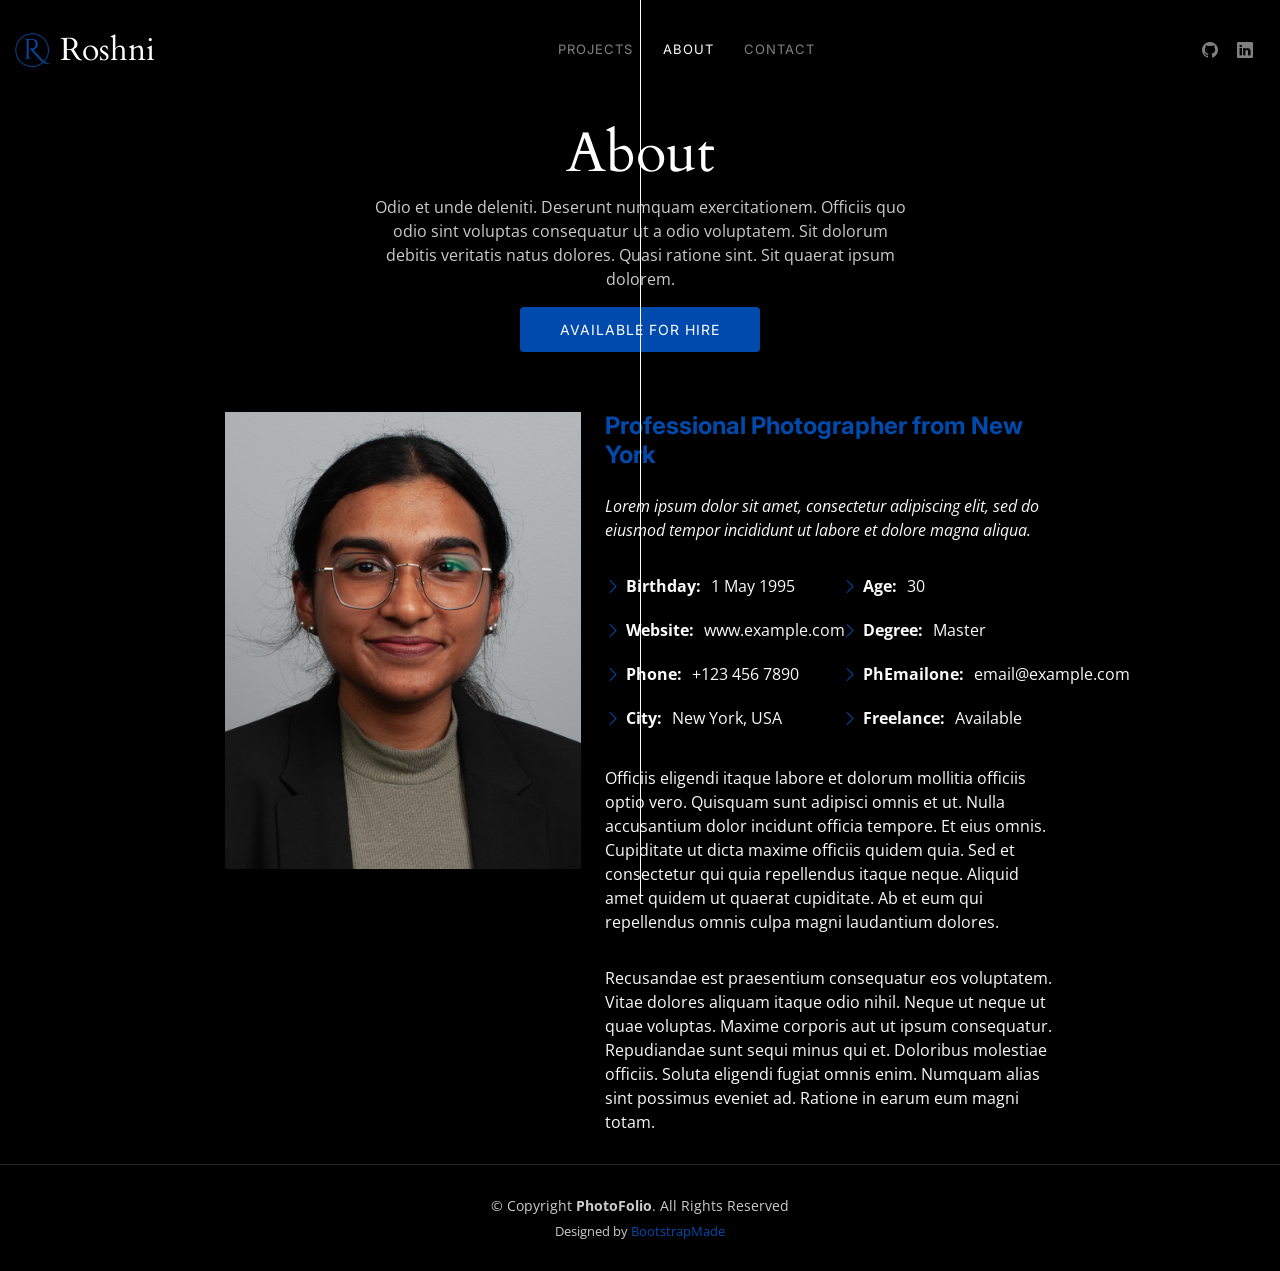
==== commit 5faa1212: "updates" ====
--- a/about.html
+++ b/about.html
@@ -46,7 +46,7 @@
       <a href="index.html" class="logo d-flex align-items-center  me-auto me-lg-0">
         <!-- Uncomment the line below if you also wish to use an image logo -->
         <!-- <img src="assets/img/logo.png" alt=""> -->
-        <i class="bi bi-camera"></i>
+        <img src="assets/img/favicon.png" alt="RB">
         <h1>Roshni </h1>
       </a>
 
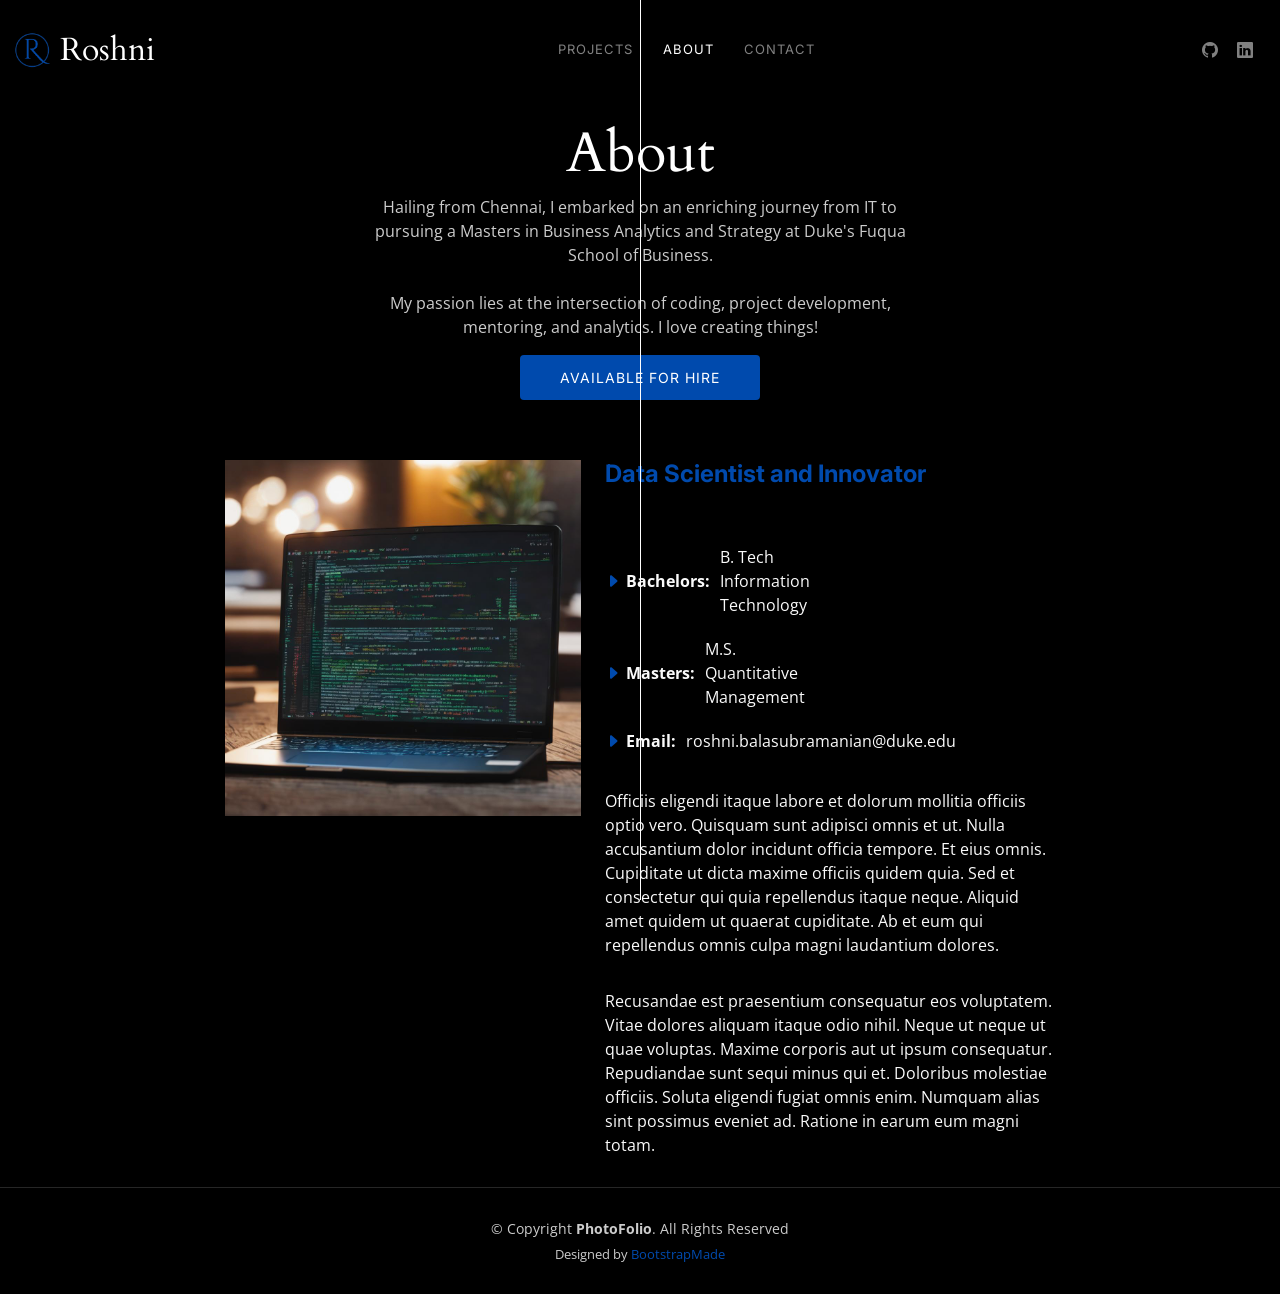
==== commit 55593dcd: "com" ====
--- a/about.html
+++ b/about.html
@@ -78,7 +78,8 @@
         <div class="row d-flex justify-content-center">
           <div class="col-lg-6 text-center">
             <h2>About</h2>
-            <p>Odio et unde deleniti. Deserunt numquam exercitationem. Officiis quo odio sint voluptas consequatur ut a odio voluptatem. Sit dolorum debitis veritatis natus dolores. Quasi ratione sint. Sit quaerat ipsum dolorem.</p>
+            <p>Hailing from Chennai, I embarked on an enriching journey from IT to pursuing a Masters in Business Analytics and Strategy at Duke's Fuqua School of Business. <br> 
+            <br>  My passion lies at the intersection of coding, project development, mentoring, and analytics. I love creating things!</p>
 
             <a class="cta-btn" href="contact.html">Available for hire</a>
 
@@ -96,29 +97,18 @@
             <img src="assets/img/rb470_image.jpg" class="img-fluid" alt="">
           </div>
           <div class="col-lg-5 content">
-            <h2>Professional Photographer from New York</h2>
+            <h2>Data Scientist and Innovator</h2>
             <p class="fst-italic py-3">
-              Lorem ipsum dolor sit amet, consectetur adipiscing elit, sed do eiusmod tempor incididunt ut labore et dolore
-              magna aliqua.
+        
             </p>
-            <div class="row">
               <div class="col-lg-6">
                 <ul>
-                  <li><i class="bi bi-chevron-right"></i> <strong>Birthday:</strong> <span>1 May 1995</span></li>
-                  <li><i class="bi bi-chevron-right"></i> <strong>Website:</strong> <span>www.example.com</span></li>
-                  <li><i class="bi bi-chevron-right"></i> <strong>Phone:</strong> <span>+123 456 7890</span></li>
-                  <li><i class="bi bi-chevron-right"></i> <strong>City:</strong> <span>New York, USA</span></li>
+                  <li><i class="bi bi-caret-right-fill"></i> <strong>Bachelors:</strong> <span>B. Tech Information Technology</span></li>
+                  <li><i class="bi bi-caret-right-fill"></i> <strong>Masters:</strong> <span>M.S. Quantitative Management</span></li>
+                  <li><i class="bi bi-caret-right-fill"></i> <strong>Email:</strong> <span>roshni.balasubramanian@duke.edu</span></li>
                 </ul>
               </div>
-              <div class="col-lg-6">
-                <ul>
-                  <li><i class="bi bi-chevron-right"></i> <strong>Age:</strong> <span>30</span></li>
-                  <li><i class="bi bi-chevron-right"></i> <strong>Degree:</strong> <span>Master</span></li>
-                  <li><i class="bi bi-chevron-right"></i> <strong>PhEmailone:</strong> <span>email@example.com</span></li>
-                  <li><i class="bi bi-chevron-right"></i> <strong>Freelance:</strong> <span>Available</span></li>
-                </ul>
-              </div>
-            </div>
+        
             <p class="py-3">
               Officiis eligendi itaque labore et dolorum mollitia officiis optio vero. Quisquam sunt adipisci omnis et ut. Nulla accusantium dolor incidunt officia tempore. Et eius omnis.
               Cupiditate ut dicta maxime officiis quidem quia. Sed et consectetur qui quia repellendus itaque neque. Aliquid amet quidem ut quaerat cupiditate. Ab et eum qui repellendus omnis culpa magni laudantium dolores.
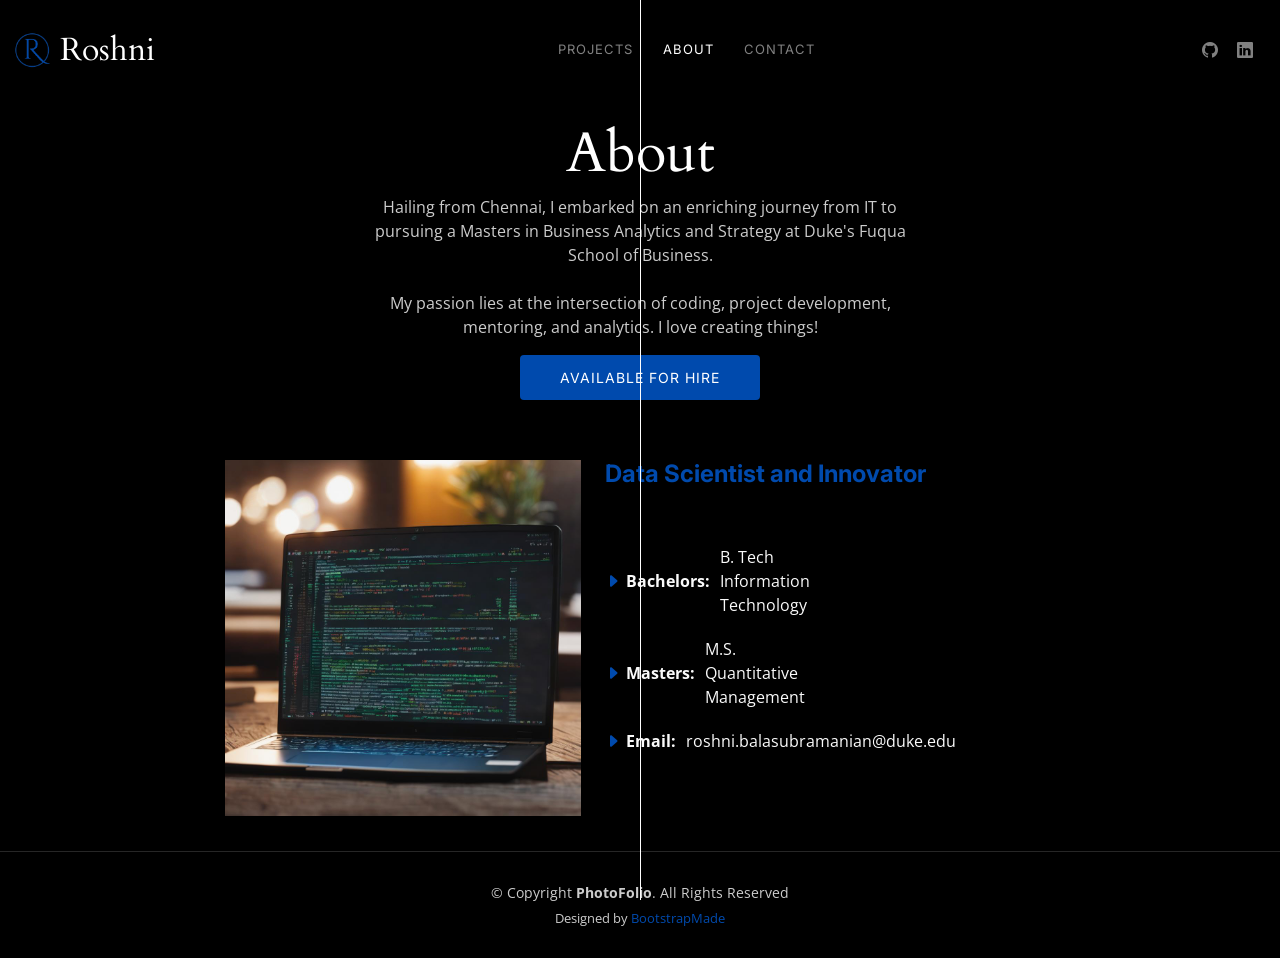
==== commit a1a9807c: "2021projectsdone" ====
--- a/about.html
+++ b/about.html
@@ -110,12 +110,9 @@
               </div>
         
             <p class="py-3">
-              Officiis eligendi itaque labore et dolorum mollitia officiis optio vero. Quisquam sunt adipisci omnis et ut. Nulla accusantium dolor incidunt officia tempore. Et eius omnis.
-              Cupiditate ut dicta maxime officiis quidem quia. Sed et consectetur qui quia repellendus itaque neque. Aliquid amet quidem ut quaerat cupiditate. Ab et eum qui repellendus omnis culpa magni laudantium dolores.
-            </p>
+           <!-- can include stuff here --> </p>
             <p class="m-0">
-              Recusandae est praesentium consequatur eos voluptatem. Vitae dolores aliquam itaque odio nihil. Neque ut neque ut quae voluptas. Maxime corporis aut ut ipsum consequatur. Repudiandae sunt sequi minus qui et. Doloribus molestiae officiis.
-              Soluta eligendi fugiat omnis enim. Numquam alias sint possimus eveniet ad. Ratione in earum eum magni totam.
+              <!-- can include stuff here -->
             </p>
           </div>
         </div>
--- a/assets/css/main.css
+++ b/assets/css/main.css
@@ -1262,4 +1262,20 @@
 
 .footer .credits a {
   color: var(--color-primary);
-}+}
+.service-info {
+  display: flex;
+  justify-content: space-between;
+  align-items: center;
+}
+
+.tools {
+  color: lightgrey;
+  font-size: 12px;
+}
+
+.year {
+  color: lightgrey;
+  font-size: 12px;
+  margin-left: auto;
+}
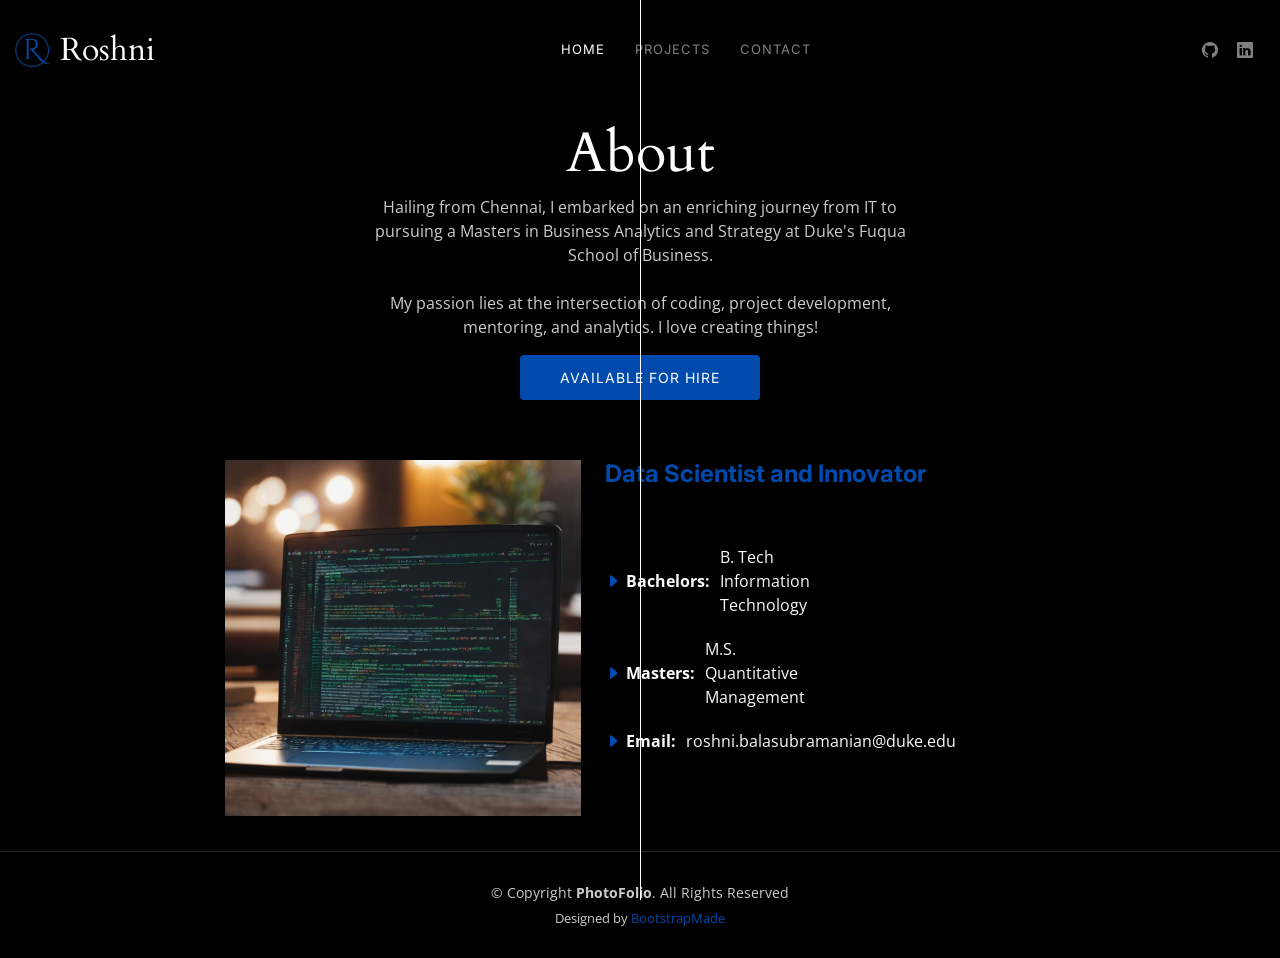
==== commit 7d51d000: "edit" ====
--- a/about.html
+++ b/about.html
@@ -52,8 +52,8 @@
 
       <nav id="navbar" class="navbar">
         <ul>
+          <li><a href="about.html"  class="active">Home</a></li>
           <li><a href="index.html">Projects</a></li>
-          <li><a href="about.html"  class="active">About</a></li>
           <li><a href="contact.html">Contact</a></li>
         </ul>
       </nav><!-- .navbar -->
--- a/assets/css/main.css
+++ b/assets/css/main.css
@@ -1267,15 +1267,30 @@
   display: flex;
   justify-content: space-between;
   align-items: center;
+  padding-top: 10px;
+  padding-bottom: 10px;
 }
 
 .tools {
+  position: absolute;
   color: lightgrey;
   font-size: 12px;
-}
-
-.year {
-  color: lightgrey;
-  font-size: 12px;
-  margin-left: auto;
-}
+  bottom: 0;
+}
+
+
+.filter-btn {
+  font-family: var(--font-primary);
+  font-weight: 400;
+  font-size: 10px;
+  padding: 10px 10px;
+  border-radius: 5px;
+  letter-spacing: 1px;
+  text-transform: uppercase;
+  transition: 0.3s;
+  color: #ffffffd5;
+  background: #0b50ac;
+}
+.email-address {
+  cursor: pointer;
+}
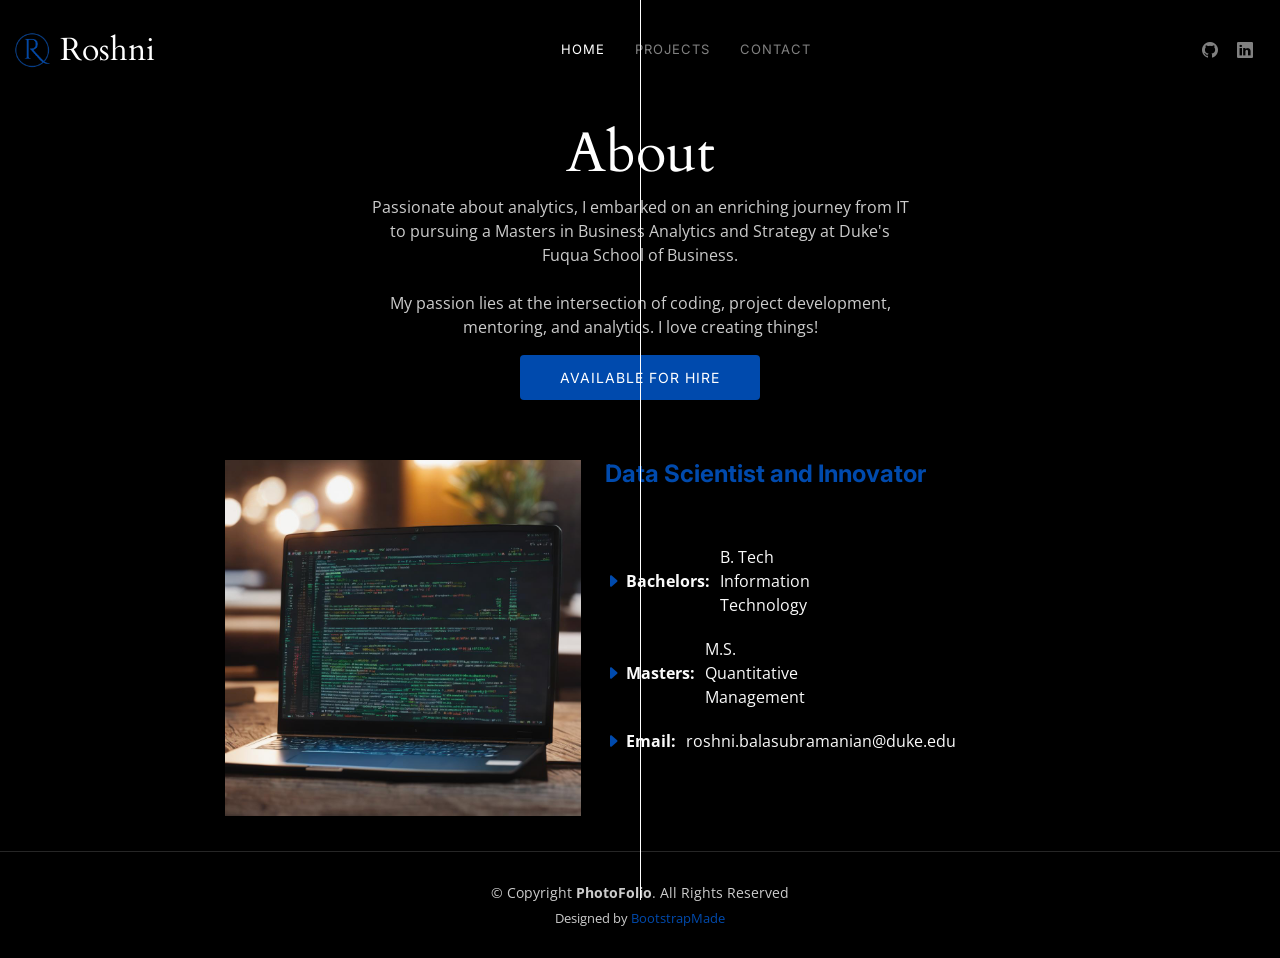
==== commit 6b672912: "bankrate analysis addition" ====
--- a/about.html
+++ b/about.html
@@ -78,7 +78,7 @@
         <div class="row d-flex justify-content-center">
           <div class="col-lg-6 text-center">
             <h2>About</h2>
-            <p>Hailing from Chennai, I embarked on an enriching journey from IT to pursuing a Masters in Business Analytics and Strategy at Duke's Fuqua School of Business. <br> 
+            <p>Passionate about analytics, I embarked on an enriching journey from IT to pursuing a Masters in Business Analytics and Strategy at Duke's Fuqua School of Business. <br> 
             <br>  My passion lies at the intersection of coding, project development, mentoring, and analytics. I love creating things!</p>
 
             <a class="cta-btn" href="contact.html">Available for hire</a>
